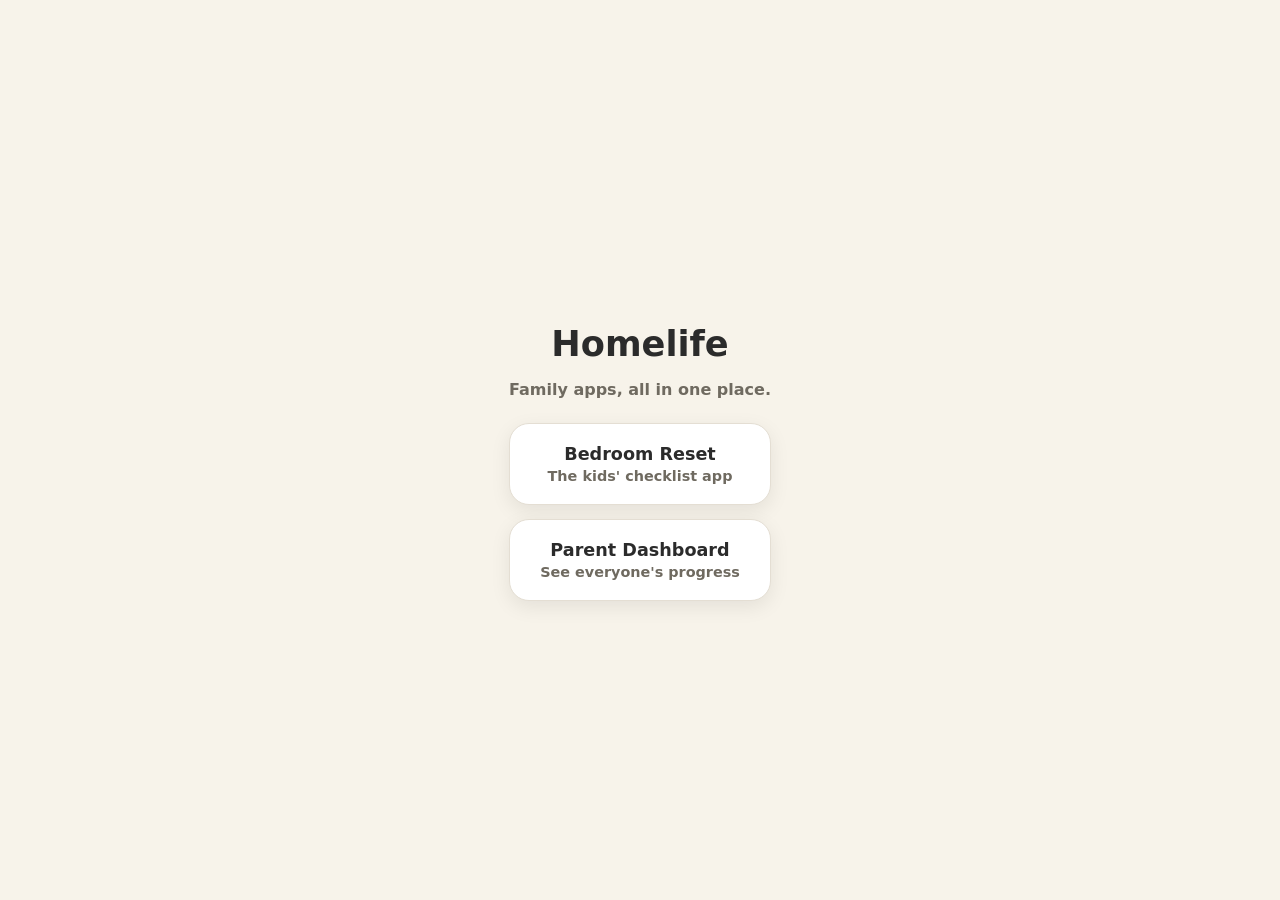
==== index.html @ bb26a60e "Add Bedroom Reset PWA with per-kid auto-login and Supabase sync Turns the single-device checklist in" ====
<!doctype html>
<html lang="en-AU">
<head>
  <meta charset="utf-8" />
  <meta name="viewport" content="width=device-width, initial-scale=1" />
  <meta name="theme-color" content="#5b8def" />
  <title>Homelife</title>
  <style>
    * { box-sizing: border-box; }
    body {
      margin: 0;
      min-height: 100vh;
      display: grid;
      place-items: center;
      font-family: system-ui, -apple-system, BlinkMacSystemFont, "Segoe UI", sans-serif;
      background: #f7f3ea;
      color: #2b2b2b;
      padding: 20px;
    }
    .wrap { max-width: 480px; text-align: center; }
    h1 { font-size: 2.2rem; margin-bottom: 8px; }
    p { color: #6f6a60; font-weight: 600; }
    .links { display: grid; gap: 14px; margin-top: 24px; }
    a.tile {
      display: block;
      background: #fff;
      border: 1px solid #e4ded3;
      border-radius: 20px;
      padding: 20px;
      text-decoration: none;
      color: #2b2b2b;
      font-weight: 900;
      font-size: 1.1rem;
      box-shadow: 0 6px 20px rgba(0,0,0,0.08);
    }
    a.tile span { display: block; font-weight: 600; color: #6f6a60; font-size: 0.9rem; margin-top: 4px; }
  </style>
</head>
<body>
  <div class="wrap">
    <h1>Homelife</h1>
    <p>Family apps, all in one place.</p>
    <div class="links">
      <a class="tile" href="apps/bedroom-reset/">Bedroom Reset<span>The kids' checklist app</span></a>
      <a class="tile" href="apps/parent-dashboard/">Parent Dashboard<span>See everyone's progress</span></a>
    </div>
  </div>
</body>
</html>
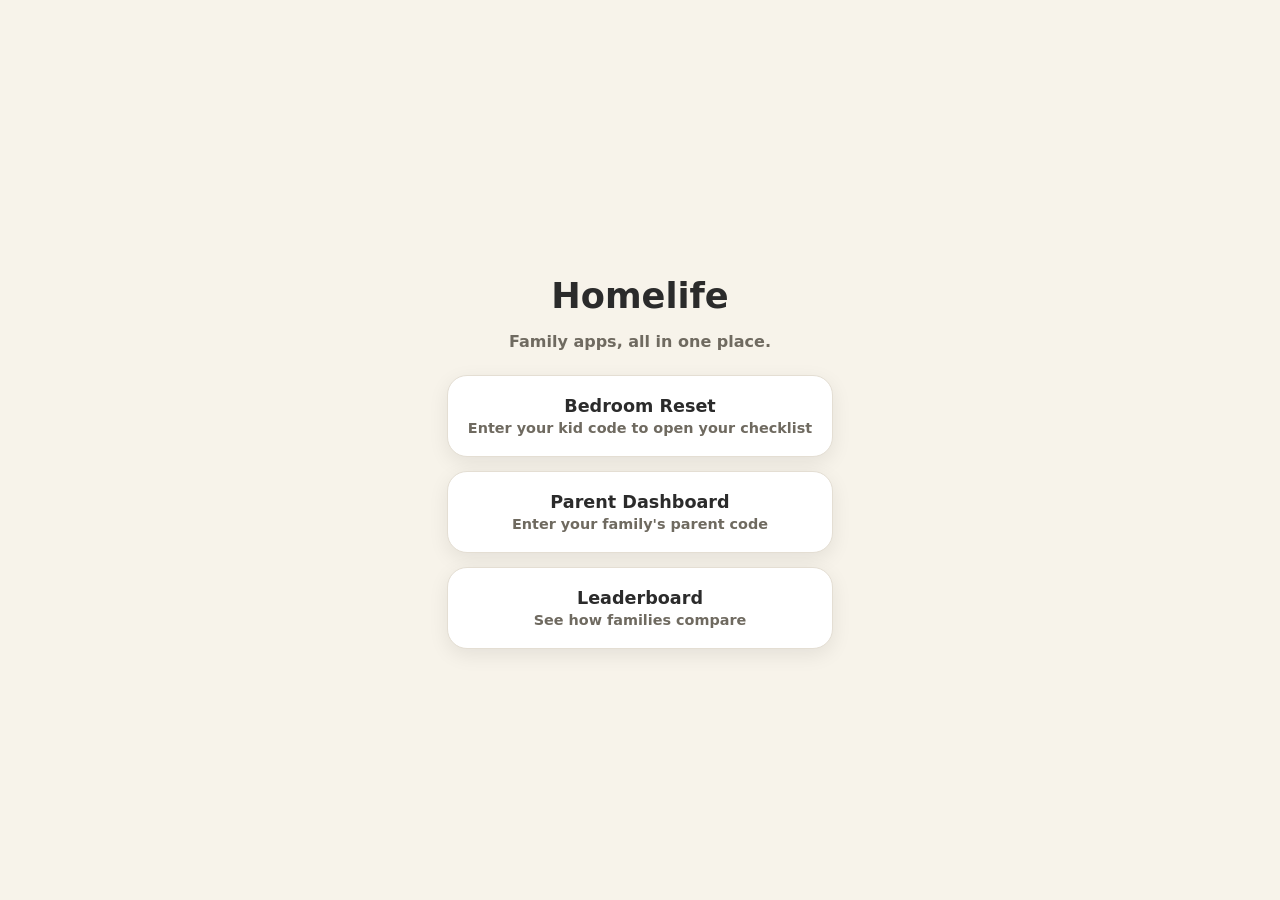
==== commit e990b1d7: "Add multi-family support: per-family codes, real data isolation, leaderboard Turns this from a singl" ====
--- a/index.html
+++ b/index.html
@@ -41,8 +41,9 @@
     <h1>Homelife</h1>
     <p>Family apps, all in one place.</p>
     <div class="links">
-      <a class="tile" href="apps/bedroom-reset/">Bedroom Reset<span>The kids' checklist app</span></a>
-      <a class="tile" href="apps/parent-dashboard/">Parent Dashboard<span>See everyone's progress</span></a>
+      <a class="tile" href="apps/bedroom-reset/">Bedroom Reset<span>Enter your kid code to open your checklist</span></a>
+      <a class="tile" href="apps/parent-dashboard/">Parent Dashboard<span>Enter your family's parent code</span></a>
+      <a class="tile" href="apps/leaderboard/">Leaderboard<span>See how families compare</span></a>
     </div>
   </div>
 </body>
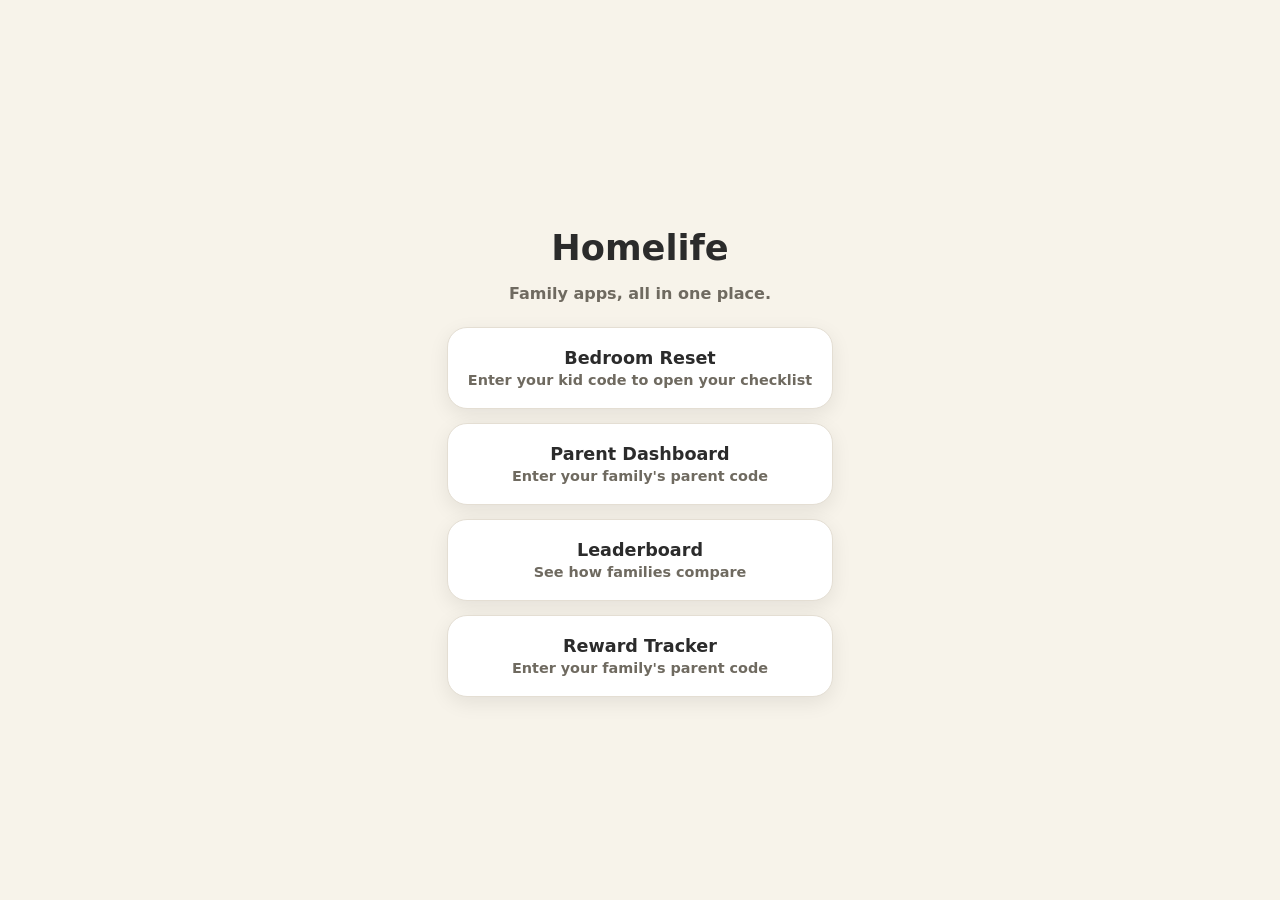
==== commit 348a5666: "Add Reward Tracker app, wired into the shared Supabase backend Ports the standalone Reward Tracker P" ====
--- a/index.html
+++ b/index.html
@@ -44,6 +44,7 @@
       <a class="tile" href="apps/bedroom-reset/">Bedroom Reset<span>Enter your kid code to open your checklist</span></a>
       <a class="tile" href="apps/parent-dashboard/">Parent Dashboard<span>Enter your family's parent code</span></a>
       <a class="tile" href="apps/leaderboard/">Leaderboard<span>See how families compare</span></a>
+      <a class="tile" href="apps/reward-tracker/">Reward Tracker<span>Enter your family's parent code</span></a>
     </div>
   </div>
 </body>
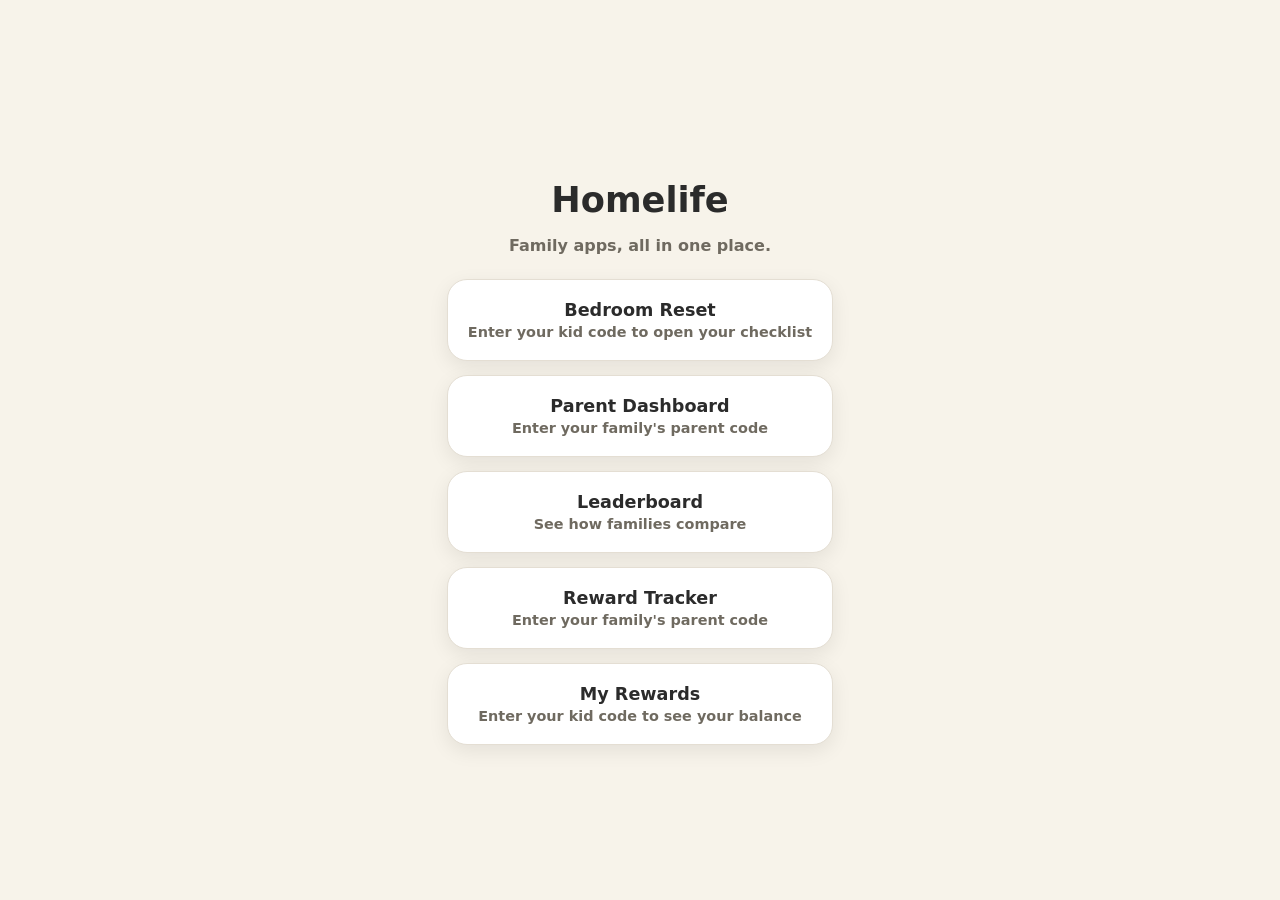
==== commit 88a482eb: "Add My Rewards: a read-only, kid-facing PWA for checking reward balance Gives kids an independent, i" ====
--- a/index.html
+++ b/index.html
@@ -45,6 +45,7 @@
       <a class="tile" href="apps/parent-dashboard/">Parent Dashboard<span>Enter your family's parent code</span></a>
       <a class="tile" href="apps/leaderboard/">Leaderboard<span>See how families compare</span></a>
       <a class="tile" href="apps/reward-tracker/">Reward Tracker<span>Enter your family's parent code</span></a>
+      <a class="tile" href="apps/my-rewards/">My Rewards<span>Enter your kid code to see your balance</span></a>
     </div>
   </div>
 </body>
